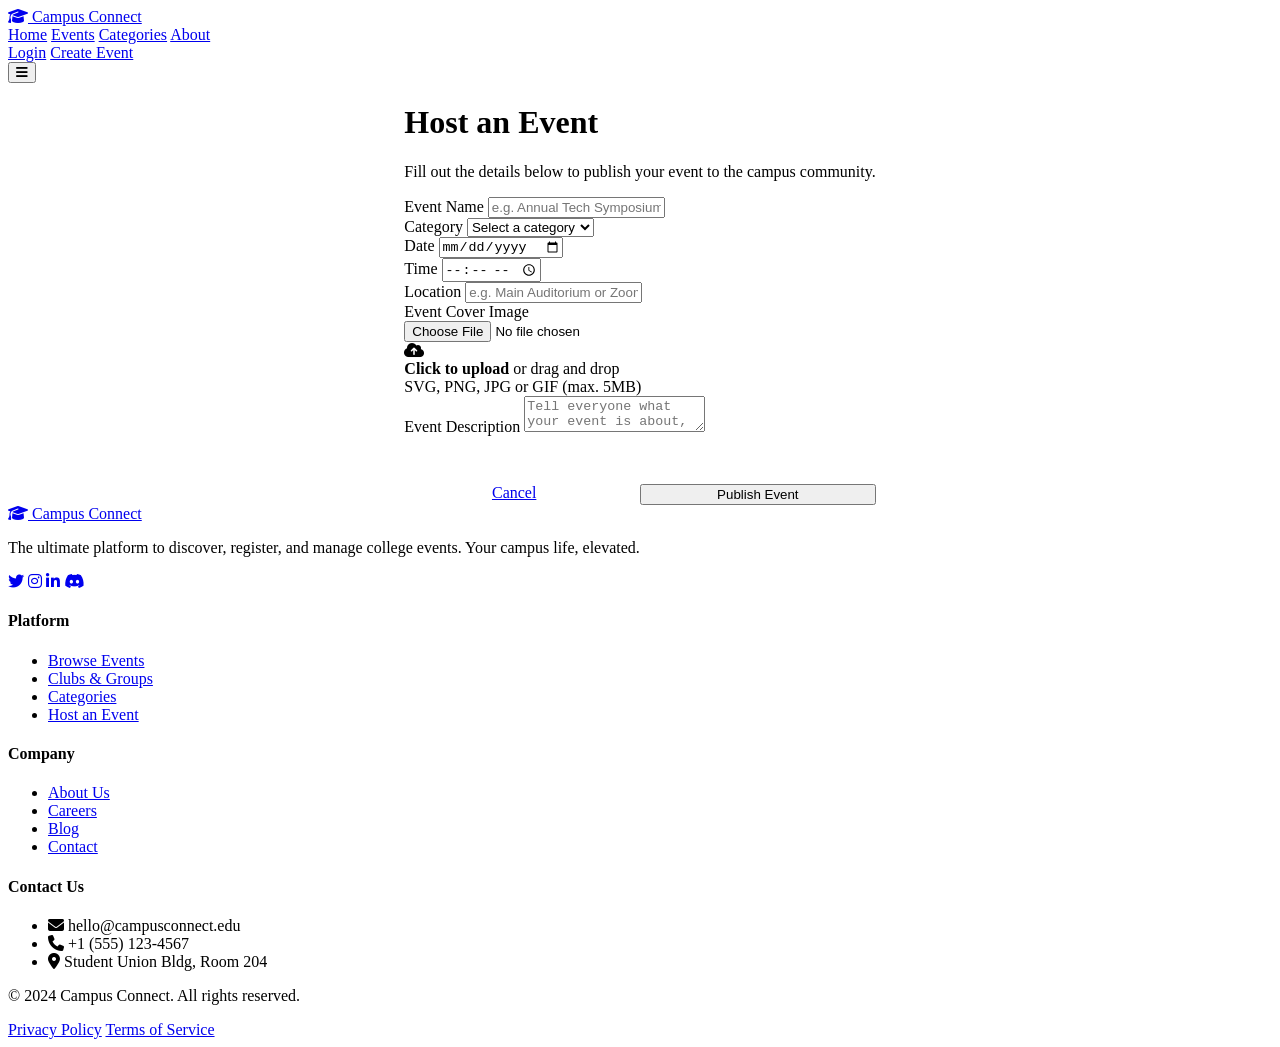
==== create-event.html @ af48d256 "Initial College-Event-Management website" ====
<!DOCTYPE html>
<html lang="en">
<head>
    <meta charset="UTF-8">
    <meta name="viewport" content="width=device-width, initial-scale=1.0">
    <title>Create Event | Campus Connect</title>
    <!-- Google Fonts: Inter -->
    <link rel="preconnect" href="https://fonts.googleapis.com">
    <link rel="preconnect" href="https://fonts.gstatic.com" crossorigin>
    <link href="https://fonts.googleapis.com/css2?family=Inter:wght@300;400;500;600;700;800&display=swap" rel="stylesheet">
    <!-- FontAwesome for Icons -->
    <link rel="stylesheet" href="https://cdnjs.cloudflare.com/ajax/libs/font-awesome/6.4.0/css/all.min.css">
    <!-- Stylesheet -->
    <link rel="stylesheet" href="css/style.css">
</head>
<body>

    <!-- 1. HEADER / NAVBAR -->
    <header class="navbar">
        <div class="container navbar-container">
            <a href="index.html" class="logo">
                <i class="fa-solid fa-graduation-cap"></i> Campus Connect
            </a>
            
            <nav class="nav-links">
                <a href="index.html#home">Home</a>
                <a href="index.html#events">Events</a>
                <a href="index.html#categories">Categories</a>
                <a href="index.html#about">About</a>
            </nav>

            <div class="nav-actions">
                <a href="login.html" class="btn btn-outline">Login</a>
                <a href="create-event.html" class="btn btn-primary">Create Event</a>
            </div>

            <button class="mobile-menu-btn">
                <i class="fa-solid fa-bars"></i>
            </button>
        </div>
    </header>

    <!-- PAGE CONTENT -->
    <main class="page-wrapper">
        <div class="container" style="display: flex; justify-content: center;">
            <div class="auth-card form-card">
                <div class="auth-header">
                    <h1 class="auth-title">Host an Event</h1>
                    <p class="auth-desc">Fill out the details below to publish your event to the campus community.</p>
                </div>

                <form>
                    <div class="form-group">
                        <label class="form-label">Event Name</label>
                        <input type="text" class="form-control" placeholder="e.g. Annual Tech Symposium" required>
                    </div>

                    <div class="form-group">
                        <label class="form-label">Category</label>
                        <select class="form-control" required>
                            <option value="">Select a category</option>
                            <option value="technology">Technology</option>
                            <option value="sports">Sports</option>
                            <option value="cultural">Cultural</option>
                            <option value="workshop">Workshop</option>
                            <option value="music">Music</option>
                            <option value="clubs">Clubs & Societies</option>
                        </select>
                    </div>

                    <div class="form-grid">
                        <div class="form-group">
                            <label class="form-label">Date</label>
                            <input type="date" class="form-control" required>
                        </div>
                        <div class="form-group">
                            <label class="form-label">Time</label>
                            <input type="time" class="form-control" required>
                        </div>
                    </div>

                    <div class="form-group">
                        <label class="form-label">Location</label>
                        <input type="text" class="form-control" placeholder="e.g. Main Auditorium or Zoom Link" required>
                    </div>

                    <div class="form-group">
                        <label class="form-label">Event Cover Image</label>
                        <div class="file-upload-wrapper">
                            <input type="file" id="eventImage" class="file-upload-input" accept="image/*">
                            <label for="eventImage" class="file-upload-label">
                                <div class="upload-icon text-purple"><i class="fa-solid fa-cloud-arrow-up"></i></div>
                                <div class="upload-text"><strong>Click to upload</strong> or drag and drop</div>
                                <div class="upload-hint">SVG, PNG, JPG or GIF (max. 5MB)</div>
                            </label>
                        </div>
                    </div>

                    <div class="form-group">
                        <label class="form-label">Event Description</label>
                        <textarea class="form-control" placeholder="Tell everyone what your event is about, what they can expect, and any prerequisites..." required></textarea>
                    </div>

                    <div style="display: flex; gap: 1rem; margin-top: 3rem;">
                        <a href="index.html" class="btn btn-outline btn-large" style="flex: 1; text-align: center;">Cancel</a>
                        <button type="submit" class="btn btn-primary btn-large" style="flex: 1;">Publish Event</button>
                    </div>
                </form>
            </div>
        </div>
    </main>

    <!-- FOOTER -->
    <footer class="footer">
        <div class="container">
            <div class="footer-grid">
                <div class="footer-brand">
                    <a href="index.html" class="logo footer-logo">
                        <i class="fa-solid fa-graduation-cap"></i> Campus Connect
                    </a>
                    <p class="footer-desc">The ultimate platform to discover, register, and manage college events. Your campus life, elevated.</p>
                    <div class="social-links">
                        <a href="#"><i class="fa-brands fa-twitter"></i></a>
                        <a href="#"><i class="fa-brands fa-instagram"></i></a>
                        <a href="#"><i class="fa-brands fa-linkedin-in"></i></a>
                        <a href="#"><i class="fa-brands fa-discord"></i></a>
                    </div>
                </div>
                
                <div class="footer-links">
                    <h4 class="footer-title">Platform</h4>
                    <ul>
                        <li><a href="index.html#events">Browse Events</a></li>
                        <li><a href="#">Clubs & Groups</a></li>
                        <li><a href="index.html#categories">Categories</a></li>
                        <li><a href="create-event.html">Host an Event</a></li>
                    </ul>
                </div>
                
                <div class="footer-links">
                    <h4 class="footer-title">Company</h4>
                    <ul>
                        <li><a href="index.html#about">About Us</a></li>
                        <li><a href="#">Careers</a></li>
                        <li><a href="#">Blog</a></li>
                        <li><a href="#">Contact</a></li>
                    </ul>
                </div>

                <div class="footer-contact">
                    <h4 class="footer-title">Contact Us</h4>
                    <ul>
                        <li><i class="fa-solid fa-envelope"></i> hello@campusconnect.edu</li>
                        <li><i class="fa-solid fa-phone"></i> +1 (555) 123-4567</li>
                        <li><i class="fa-solid fa-location-dot"></i> Student Union Bldg, Room 204</li>
                    </ul>
                </div>
            </div>
            
            <div class="footer-bottom">
                <p>&copy; 2024 Campus Connect. All rights reserved.</p>
                <div class="footer-legal">
                    <a href="#">Privacy Policy</a>
                    <a href="#">Terms of Service</a>
                </div>
            </div>
        </div>
    </footer>

</body>
</html>
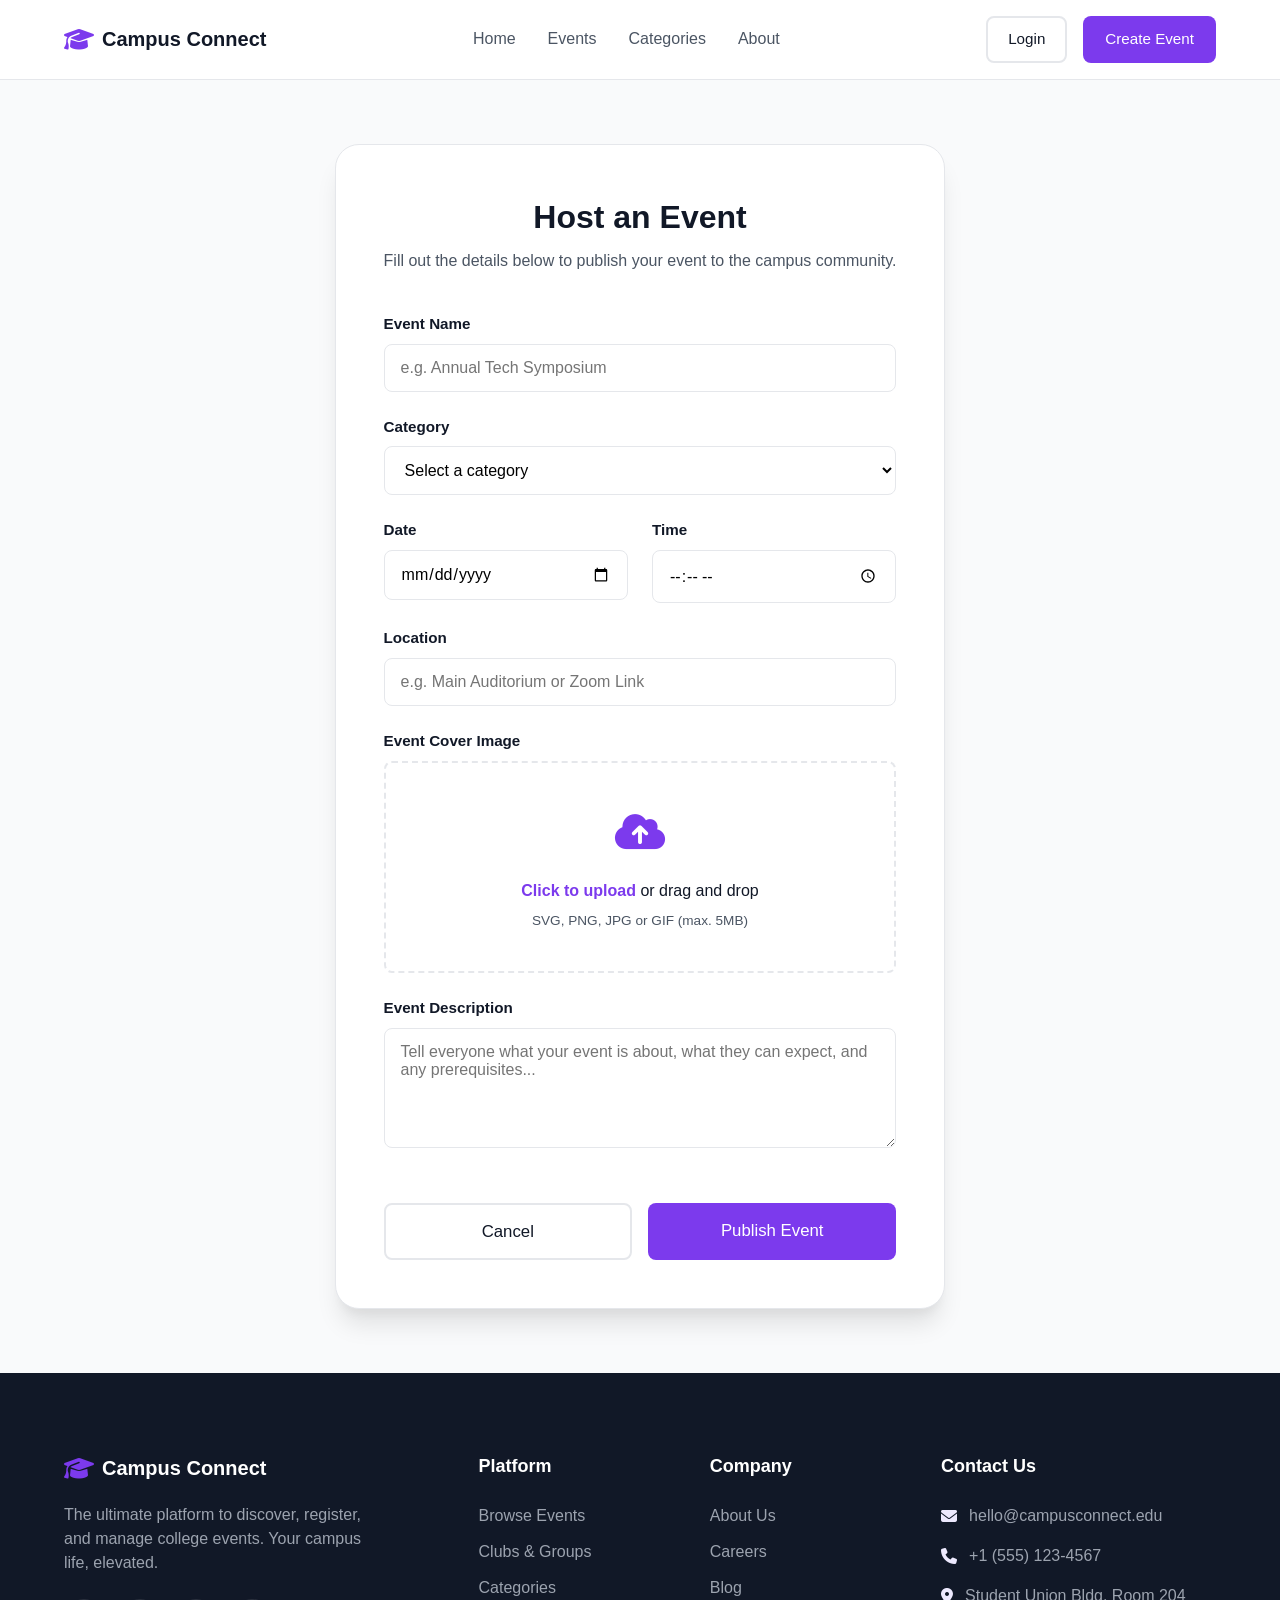
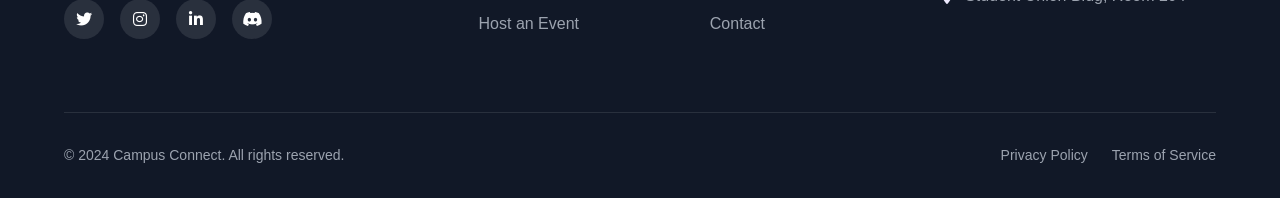
==== commit 49ecdeb9: "Update create-event.html" ====
--- a/create-event.html
+++ b/create-event.html
@@ -11,7 +11,7 @@
     <!-- FontAwesome for Icons -->
     <link rel="stylesheet" href="https://cdnjs.cloudflare.com/ajax/libs/font-awesome/6.4.0/css/all.min.css">
     <!-- Stylesheet -->
-    <link rel="stylesheet" href="css/style.css">
+    <link rel="stylesheet" href="style.css">
 </head>
 <body>
 
--- a/style.css
+++ b/style.css
@@ -0,0 +1,1382 @@
+/* ==========================================================================
+   CSS VARIABLES & DESIGN TOKENS
+   ========================================================================== */
+:root {
+    /* Colors */
+    --primary: #7c3aed; /* Modern Purple */
+    --primary-hover: #6d28d9;
+    --primary-light: #ede9fe;
+    
+    --text-main: #111827; /* Dark Gray for text */
+    --text-muted: #4b5563; /* Medium Gray for descriptions */
+    --text-light: #9ca3af;
+    
+    --bg-main: #ffffff;
+    --bg-light: #f9fafb; /* Light Gray for sections */
+    
+    --border: #e5e7eb;
+    
+    /* Semantic Colors for Categories */
+    --orange-light: #ffedd5;
+    --orange: #ea580c;
+    --pink-light: #fce7f3;
+    --pink: #db2777;
+    --blue-light: #e0f2fe;
+    --blue: #0284c7;
+    --green-light: #dcfce7;
+    --green: #16a34a;
+    --yellow-light: #fef9c3;
+    --yellow: #ca8a04;
+    
+    /* Gradients */
+    --gradient-primary: linear-gradient(135deg, #7c3aed 0%, #4f46e5 100%);
+    --gradient-card-1: linear-gradient(135deg, #fdf4ff 0%, #f3e8ff 100%);
+    --gradient-card-2: linear-gradient(135deg, #fffbeb 0%, #fef3c7 100%);
+    --gradient-card-3: linear-gradient(135deg, #f0fdf4 0%, #dcfce7 100%);
+    --gradient-img-1: linear-gradient(45deg, #c4b5fd 0%, #a78bfa 100%);
+    --gradient-img-2: linear-gradient(45deg, #fbcfe8 0%, #f472b6 100%);
+    --gradient-img-3: linear-gradient(45deg, #bae6fd 0%, #7dd3fc 100%);
+
+    /* Shadows (Soft & Modern) */
+    --shadow-sm: 0 1px 2px 0 rgb(0 0 0 / 0.05);
+    --shadow-md: 0 4px 6px -1px rgb(0 0 0 / 0.1), 0 2px 4px -2px rgb(0 0 0 / 0.05);
+    --shadow-lg: 0 10px 15px -3px rgb(0 0 0 / 0.1), 0 4px 6px -4px rgb(0 0 0 / 0.05);
+    --shadow-xl: 0 20px 25px -5px rgb(0 0 0 / 0.1), 0 10px 10px -5px rgb(0 0 0 / 0.04);
+    
+    /* Border Radius */
+    --radius-sm: 0.375rem;
+    --radius-md: 0.5rem;
+    --radius-lg: 1rem;
+    --radius-xl: 1.5rem;
+    
+    /* Transitions */
+    --transition: all 0.3s cubic-bezier(0.4, 0, 0.2, 1);
+}
+
+/* ==========================================================================
+   RESET & BASE STYLES
+   ========================================================================== */
+* {
+    margin: 0;
+    padding: 0;
+    box-sizing: border-box;
+}
+
+html {
+    font-family: 'Inter', -apple-system, BlinkMacSystemFont, "Segoe UI", Roboto, sans-serif;
+    scroll-behavior: smooth;
+    color: var(--text-main);
+    line-height: 1.5;
+    background-color: var(--bg-main);
+}
+
+body {
+    overflow-x: hidden;
+}
+
+a {
+    text-decoration: none;
+    color: inherit;
+    transition: var(--transition);
+}
+
+ul {
+    list-style: none;
+}
+
+img {
+    max-width: 100%;
+    height: auto;
+    display: block;
+}
+
+/* ==========================================================================
+   UTILITY CLASSES
+   ========================================================================== */
+.container {
+    max-width: 1200px;
+    margin: 0 auto;
+    padding: 0 1.5rem;
+}
+
+.bg-light {
+    background-color: var(--bg-light);
+}
+
+.text-center {
+    text-align: center;
+}
+
+.text-purple { color: var(--primary); }
+.bg-purple-light { background-color: var(--primary-light); }
+.text-orange { color: var(--orange); }
+.bg-orange-light { background-color: var(--orange-light); }
+.text-pink { color: var(--pink); }
+.bg-pink-light { background-color: var(--pink-light); }
+.text-blue { color: var(--blue); }
+.bg-blue-light { background-color: var(--blue-light); }
+.text-green { color: var(--green); }
+.bg-green-light { background-color: var(--green-light); }
+.text-yellow { color: var(--yellow); }
+.bg-yellow-light { background-color: var(--yellow-light); }
+
+.highlight {
+    color: var(--primary);
+}
+
+.flex-between {
+    display: flex;
+    justify-content: space-between;
+    align-items: center;
+}
+
+/* Typography */
+.section-title {
+    font-size: 2.25rem;
+    font-weight: 700;
+    margin-bottom: 1rem;
+    letter-spacing: -0.025em;
+}
+
+.section-description {
+    font-size: 1.125rem;
+    color: var(--text-muted);
+    max-width: 600px;
+    margin: 0 auto 3rem auto;
+}
+
+.section-header:not(.text-center) .section-description {
+    margin-left: 0;
+    margin-right: 0;
+}
+
+/* Buttons */
+.btn {
+    display: inline-flex;
+    align-items: center;
+    justify-content: center;
+    padding: 0.625rem 1.25rem;
+    font-size: 0.95rem;
+    font-weight: 500;
+    border-radius: var(--radius-md);
+    cursor: pointer;
+    transition: var(--transition);
+    border: 2px solid transparent;
+}
+
+.btn-large {
+    padding: 0.875rem 1.75rem;
+    font-size: 1.05rem;
+}
+
+.btn-full {
+    width: 100%;
+}
+
+.btn-primary {
+    background-color: var(--primary);
+    color: white;
+}
+
+.btn-primary:hover {
+    background-color: var(--primary-hover);
+    box-shadow: var(--shadow-md);
+    transform: translateY(-2px);
+}
+
+.btn-secondary {
+    background-color: var(--primary-light);
+    color: var(--primary);
+}
+
+.btn-secondary:hover {
+    background-color: #d8b4fe; /* Slightly darker light purple */
+    transform: translateY(-2px);
+}
+
+.btn-outline {
+    background-color: transparent;
+    border-color: var(--border);
+    color: var(--text-main);
+}
+
+.btn-outline:hover {
+    border-color: var(--primary);
+    color: var(--primary);
+}
+
+.btn-white {
+    background-color: white;
+    color: var(--primary);
+}
+
+.btn-white:hover {
+    background-color: var(--bg-light);
+    transform: translateY(-2px);
+}
+
+/* Badges */
+.badge {
+    display: inline-block;
+    padding: 0.35rem 0.85rem;
+    background-color: var(--primary-light);
+    color: var(--primary);
+    font-size: 0.875rem;
+    font-weight: 600;
+    border-radius: 2rem;
+    margin-bottom: 1.5rem;
+}
+
+.badge-category {
+    padding: 0.25rem 0.75rem;
+    font-size: 0.75rem;
+    font-weight: 600;
+    border-radius: 1rem;
+    text-transform: uppercase;
+    letter-spacing: 0.05em;
+    color: var(--text-main);
+}
+.badge-category.bg-white {
+    background-color: white;
+    box-shadow: var(--shadow-sm);
+}
+
+/* ==========================================================================
+   HEADER / NAVBAR
+   ========================================================================== */
+.navbar {
+    position: sticky;
+    top: 0;
+    left: 0;
+    right: 0;
+    background-color: rgba(255, 255, 255, 0.95);
+    backdrop-filter: blur(10px);
+    border-bottom: 1px solid var(--border);
+    z-index: 1000;
+    padding: 1rem 0;
+}
+
+.navbar-container {
+    display: flex;
+    justify-content: space-between;
+    align-items: center;
+}
+
+.logo {
+    font-size: 1.25rem;
+    font-weight: 700;
+    color: var(--text-main);
+    display: flex;
+    align-items: center;
+    gap: 0.5rem;
+}
+
+.logo i {
+    color: var(--primary);
+    font-size: 1.5rem;
+}
+
+.nav-links {
+    display: flex;
+    gap: 2rem;
+}
+
+.nav-links a {
+    color: var(--text-muted);
+    font-weight: 500;
+}
+
+.nav-links a:hover {
+    color: var(--primary);
+}
+
+.nav-actions {
+    display: flex;
+    gap: 1rem;
+    align-items: center;
+}
+
+.mobile-menu-btn {
+    display: none;
+    background: none;
+    border: none;
+    font-size: 1.5rem;
+    color: var(--text-main);
+    cursor: pointer;
+}
+
+/* ==========================================================================
+   HERO SECTION
+   ========================================================================== */
+.hero {
+    padding: 6rem 0 10rem 0;
+    background: radial-gradient(circle at top left, #f3f4f6 0%, #ffffff 50%);
+    position: relative;
+    overflow: hidden;
+}
+
+.hero-container {
+    display: grid;
+    grid-template-columns: 1fr 1fr;
+    gap: 4rem;
+    align-items: center;
+}
+
+.hero-title {
+    font-size: 3.5rem;
+    font-weight: 800;
+    line-height: 1.1;
+    margin-bottom: 1.5rem;
+    letter-spacing: -0.025em;
+}
+
+.hero-description {
+    font-size: 1.25rem;
+    color: var(--text-muted);
+    margin-bottom: 2.5rem;
+    max-width: 90%;
+}
+
+.hero-buttons {
+    display: flex;
+    gap: 1rem;
+    margin-bottom: 3.5rem;
+}
+
+.hero-stats {
+    display: flex;
+    gap: 3rem;
+    border-top: 1px solid var(--border);
+    padding-top: 2rem;
+}
+
+.stat-item {
+    display: flex;
+    flex-direction: column;
+}
+
+.stat-number {
+    font-size: 1.75rem;
+    font-weight: 700;
+    color: var(--text-main);
+}
+
+.stat-label {
+    font-size: 0.875rem;
+    color: var(--text-muted);
+    font-weight: 500;
+}
+
+/* Hero Visuals (Gradients and Cards instead of images) */
+.hero-visuals {
+    position: relative;
+    height: 100%;
+    min-height: 500px;
+    display: flex;
+    align-items: center;
+    justify-content: center;
+}
+
+.hero-card.main-card {
+    background: white;
+    border-radius: var(--radius-xl);
+    box-shadow: var(--shadow-xl);
+    width: 320px;
+    overflow: hidden;
+    position: relative;
+    z-index: 2;
+    animation: float-main 6s ease-in-out infinite;
+    border: 1px solid rgba(255,255,255,0.2);
+}
+
+.card-image-placeholder {
+    height: 180px;
+    width: 100%;
+    position: relative;
+}
+.gradient-1 { background: var(--gradient-primary); }
+.gradient-2 { background: var(--gradient-card-2); }
+.gradient-3 { background: var(--gradient-card-3); }
+
+.card-content {
+    padding: 1.5rem;
+}
+
+.card-badge {
+    background: var(--bg-light);
+    padding: 0.25rem 0.5rem;
+    border-radius: 0.25rem;
+    font-size: 0.75rem;
+    font-weight: 600;
+    color: var(--text-muted);
+    margin-bottom: 0.75rem;
+    display: inline-block;
+}
+
+.card-content h3 {
+    font-size: 1.25rem;
+    margin-bottom: 1rem;
+}
+
+.card-meta {
+    font-size: 0.875rem;
+    color: var(--text-muted);
+    margin-bottom: 0.5rem;
+    display: flex;
+    align-items: center;
+    gap: 0.5rem;
+}
+
+.floating-card {
+    position: absolute;
+    background: white;
+    padding: 1rem;
+    border-radius: var(--radius-lg);
+    box-shadow: var(--shadow-lg);
+    display: flex;
+    align-items: center;
+    gap: 1rem;
+    z-index: 3;
+    border: 1px solid var(--border);
+}
+
+.float-1 {
+    top: 15%;
+    right: 0;
+    animation: float 5s ease-in-out infinite;
+}
+
+.float-2 {
+    bottom: 15%;
+    left: -10%;
+    animation: float 7s ease-in-out infinite reverse;
+}
+
+.float-icon {
+    width: 3rem;
+    height: 3rem;
+    border-radius: 50%;
+    display: flex;
+    align-items: center;
+    justify-content: center;
+    font-size: 1.25rem;
+}
+.float-icon i { color: var(--primary); }
+
+.float-text strong {
+    display: block;
+    font-size: 0.875rem;
+}
+.float-text span {
+    font-size: 0.75rem;
+    color: var(--text-muted);
+}
+
+@keyframes float-main {
+    0%, 100% { transform: translateY(0); }
+    50% { transform: translateY(-15px); }
+}
+@keyframes float {
+    0%, 100% { transform: translateY(0); }
+    50% { transform: translateY(-10px); }
+}
+
+/* ==========================================================================
+   SEARCH SECTION
+   ========================================================================== */
+.search-section {
+    position: relative;
+    margin-top: -4rem; /* Pull up over hero */
+    z-index: 10;
+}
+
+.search-panel {
+    background: white;
+    border-radius: var(--radius-lg);
+    box-shadow: var(--shadow-lg);
+    padding: 1rem;
+    display: flex;
+    align-items: center;
+    border: 1px solid var(--border);
+    gap: 1rem;
+}
+
+.search-input-group, .search-select-group {
+    display: flex;
+    align-items: center;
+    gap: 0.75rem;
+    padding: 0.5rem 1rem;
+}
+
+.search-input-group {
+    flex: 2;
+}
+
+.search-select-group {
+    flex: 1;
+}
+
+.search-icon, .select-icon {
+    color: var(--primary);
+    font-size: 1.25rem;
+}
+
+.search-input {
+    border: none;
+    outline: none;
+    width: 100%;
+    font-size: 1rem;
+    font-family: inherit;
+    color: var(--text-main);
+}
+
+.search-select {
+    border: none;
+    outline: none;
+    width: 100%;
+    font-size: 1rem;
+    font-family: inherit;
+    color: var(--text-main);
+    background: transparent;
+    cursor: pointer;
+    appearance: none;
+}
+
+.search-divider {
+    width: 1px;
+    height: 2.5rem;
+    background-color: var(--border);
+}
+
+.search-btn {
+    padding: 0.75rem 2rem;
+}
+
+/* ==========================================================================
+   CATEGORY SECTION
+   ========================================================================== */
+.categories {
+    padding: 8rem 0 5rem 0;
+}
+
+.category-grid {
+    display: grid;
+    grid-template-columns: repeat(auto-fill, minmax(180px, 1fr));
+    gap: 1.5rem;
+}
+
+.category-card {
+    background: white;
+    border: 1px solid var(--border);
+    border-radius: var(--radius-lg);
+    padding: 2rem 1.5rem;
+    text-align: center;
+    transition: var(--transition);
+}
+
+.category-card:hover {
+    transform: translateY(-5px);
+    box-shadow: var(--shadow-md);
+    border-color: var(--primary-light);
+}
+
+.category-icon {
+    width: 4rem;
+    height: 4rem;
+    border-radius: var(--radius-md);
+    display: flex;
+    align-items: center;
+    justify-content: center;
+    font-size: 1.75rem;
+    margin: 0 auto 1.25rem auto;
+    transition: var(--transition);
+}
+
+.category-card:hover .category-icon {
+    transform: scale(1.1);
+}
+
+.category-name {
+    font-size: 1.125rem;
+    font-weight: 600;
+    margin-bottom: 0.5rem;
+}
+
+.category-count {
+    font-size: 0.875rem;
+    color: var(--text-muted);
+}
+
+/* ==========================================================================
+   UPCOMING EVENTS SECTION
+   ========================================================================== */
+.events {
+    padding: 5rem 0;
+}
+
+.event-grid {
+    display: grid;
+    grid-template-columns: repeat(3, 1fr);
+    gap: 2rem;
+    margin-top: 3rem;
+}
+
+.event-card {
+    background: white;
+    border-radius: var(--radius-lg);
+    border: 1px solid var(--border);
+    overflow: hidden;
+    transition: var(--transition);
+    display: flex;
+    flex-direction: column;
+}
+
+.event-card:hover {
+    transform: translateY(-8px);
+    box-shadow: var(--shadow-xl);
+}
+
+.event-image {
+    height: 200px;
+    width: 100%;
+    position: relative;
+    padding: 1rem;
+    overflow: hidden;
+}
+
+.cover-img {
+    position: absolute;
+    top: 0;
+    left: 0;
+    width: 100%;
+    height: 100%;
+    object-fit: cover;
+    z-index: 0;
+}
+
+.gradient-img-1 { background: var(--gradient-img-1); }
+.gradient-img-2 { background: var(--gradient-img-2); }
+.gradient-img-3 { background: var(--gradient-img-3); }
+
+.event-badges {
+    position: absolute;
+    top: 1rem;
+    left: 1rem;
+    z-index: 2;
+}
+
+.event-details {
+    padding: 1.5rem;
+    display: flex;
+    gap: 1.25rem;
+    flex: 1;
+}
+
+.event-date {
+    display: flex;
+    flex-direction: column;
+    align-items: center;
+    text-align: center;
+    min-width: 3.5rem;
+}
+
+.date-month {
+    font-size: 0.75rem;
+    font-weight: 700;
+    color: var(--primary);
+    text-transform: uppercase;
+    letter-spacing: 0.05em;
+}
+
+.date-day {
+    font-size: 1.75rem;
+    font-weight: 800;
+    line-height: 1;
+    margin-top: 0.25rem;
+    color: var(--text-main);
+}
+
+.event-info {
+    flex: 1;
+    display: flex;
+    flex-direction: column;
+}
+
+.event-title {
+    font-size: 1.25rem;
+    font-weight: 700;
+    margin-bottom: 0.75rem;
+    line-height: 1.3;
+}
+
+.event-excerpt {
+    font-size: 0.95rem;
+    color: var(--text-muted);
+    margin-bottom: 1.5rem;
+    display: -webkit-box;
+    -webkit-line-clamp: 2;
+    -webkit-box-orient: vertical;
+    overflow: hidden;
+}
+
+.event-meta {
+    display: flex;
+    flex-direction: column;
+    gap: 0.5rem;
+    font-size: 0.875rem;
+    color: var(--text-muted);
+    margin-bottom: 1.5rem;
+}
+
+.event-meta span {
+    display: flex;
+    align-items: center;
+    gap: 0.5rem;
+}
+
+.event-meta i {
+    width: 1rem;
+    color: var(--primary);
+}
+
+.event-actions {
+    margin-top: auto;
+}
+
+.d-mobile-inline {
+    display: none;
+}
+
+/* ==========================================================================
+   HOW IT WORKS SECTION
+   ========================================================================== */
+.how-it-works {
+    padding: 5rem 0;
+}
+
+.steps-grid {
+    display: grid;
+    grid-template-columns: repeat(3, 1fr);
+    gap: 2.5rem;
+    margin-top: 4rem;
+}
+
+.step-card {
+    text-align: center;
+    position: relative;
+    background: white;
+    padding: 3rem 2rem;
+    border-radius: var(--radius-xl);
+    border: 1px solid var(--border);
+    transition: var(--transition);
+}
+
+.step-card:hover {
+    box-shadow: var(--shadow-lg);
+    border-color: var(--primary-light);
+}
+
+.step-number {
+    position: absolute;
+    top: -1.5rem;
+    left: 50%;
+    transform: translateX(-50%);
+    background: white;
+    color: var(--border);
+    font-size: 3rem;
+    font-weight: 800;
+    line-height: 1;
+    padding: 0 1rem;
+    z-index: 1;
+}
+
+.step-card:hover .step-number {
+    color: var(--primary-light);
+}
+
+.step-icon {
+    width: 5rem;
+    height: 5rem;
+    background: var(--primary-light);
+    color: var(--primary);
+    border-radius: 50%;
+    display: flex;
+    align-items: center;
+    justify-content: center;
+    font-size: 2rem;
+    margin: 1rem auto 1.5rem auto;
+}
+
+.step-title {
+    font-size: 1.5rem;
+    font-weight: 700;
+    margin-bottom: 1rem;
+}
+
+.step-desc {
+    color: var(--text-muted);
+}
+
+/* ==========================================================================
+   ORGANIZER CTA SECTION
+   ========================================================================== */
+.cta-section {
+    padding: 6rem 0;
+    background: var(--gradient-primary);
+    color: white;
+    text-align: center;
+}
+
+.cta-content {
+    max-width: 700px;
+    margin: 0 auto;
+}
+
+.cta-title {
+    font-size: 2.5rem;
+    font-weight: 800;
+    margin-bottom: 1.25rem;
+}
+
+.cta-description {
+    font-size: 1.125rem;
+    opacity: 0.9;
+    margin-bottom: 2.5rem;
+}
+
+/* ==========================================================================
+   ABOUT SECTION
+   ========================================================================== */
+.about {
+    padding: 6rem 0;
+}
+
+.about-grid {
+    display: grid;
+    grid-template-columns: 1fr 1fr;
+    gap: 4rem;
+    align-items: center;
+}
+
+.about-description {
+    font-size: 1.125rem;
+    color: var(--text-muted);
+    margin-bottom: 1.5rem;
+}
+
+.about-stats-grid {
+    display: grid;
+    grid-template-columns: 1fr 1fr;
+    gap: 2rem;
+}
+
+.about-stat {
+    background: var(--bg-light);
+    padding: 2rem;
+    border-radius: var(--radius-lg);
+    border: 1px solid var(--border);
+    transition: var(--transition);
+}
+
+.about-stat:hover {
+    background: white;
+    box-shadow: var(--shadow-md);
+    border-color: var(--primary-light);
+}
+
+.stat-h4 {
+    font-size: 2.5rem;
+    font-weight: 800;
+    color: var(--primary);
+    margin-bottom: 0.5rem;
+}
+
+.about-stat p {
+    font-size: 1rem;
+    font-weight: 500;
+    color: var(--text-main);
+}
+
+/* ==========================================================================
+   NEWSLETTER SECTION
+   ========================================================================== */
+.newsletter {
+    padding: 5rem 0;
+}
+
+.newsletter-box {
+    background: white;
+    border-radius: var(--radius-xl);
+    padding: 4rem;
+    box-shadow: var(--shadow-lg);
+    display: flex;
+    justify-content: space-between;
+    align-items: center;
+    gap: 3rem;
+    border: 1px solid var(--border);
+}
+
+.newsletter-text {
+    flex: 1;
+}
+
+.newsletter-title {
+    font-size: 2rem;
+    font-weight: 700;
+    margin-bottom: 0.75rem;
+}
+
+.newsletter-description {
+    color: var(--text-muted);
+    font-size: 1.05rem;
+}
+
+.newsletter-form {
+    flex: 1;
+    display: flex;
+    gap: 0.75rem;
+}
+
+.newsletter-input {
+    flex: 1;
+    padding: 1rem 1.5rem;
+    border: 1px solid var(--border);
+    border-radius: var(--radius-md);
+    font-size: 1rem;
+    font-family: inherit;
+    outline: none;
+    transition: var(--transition);
+}
+
+.newsletter-input:focus {
+    border-color: var(--primary);
+    box-shadow: 0 0 0 3px var(--primary-light);
+}
+
+/* ==========================================================================
+   FOOTER
+   ========================================================================== */
+.footer {
+    background-color: var(--text-main);
+    color: white;
+    padding: 5rem 0 2rem 0;
+}
+
+.footer-grid {
+    display: grid;
+    grid-template-columns: 2fr 1fr 1fr 1.5fr;
+    gap: 3rem;
+    margin-bottom: 4rem;
+}
+
+.footer-logo {
+    color: white;
+    margin-bottom: 1.25rem;
+    display: inline-flex;
+}
+
+.footer-desc {
+    color: var(--text-light);
+    margin-bottom: 1.5rem;
+    max-width: 300px;
+}
+
+.social-links {
+    display: flex;
+    gap: 1rem;
+}
+
+.social-links a {
+    display: flex;
+    align-items: center;
+    justify-content: center;
+    width: 2.5rem;
+    height: 2.5rem;
+    background: rgba(255,255,255,0.1);
+    border-radius: 50%;
+    color: white;
+}
+
+.social-links a:hover {
+    background: var(--primary);
+    transform: translateY(-3px);
+}
+
+.footer-title {
+    font-size: 1.125rem;
+    font-weight: 600;
+    margin-bottom: 1.5rem;
+}
+
+.footer-links ul li {
+    margin-bottom: 0.75rem;
+}
+
+.footer-links ul li a {
+    color: var(--text-light);
+}
+
+.footer-links ul li a:hover {
+    color: white;
+    padding-left: 0.25rem;
+}
+
+.footer-contact ul li {
+    display: flex;
+    align-items: flex-start;
+    gap: 0.75rem;
+    color: var(--text-light);
+    margin-bottom: 1rem;
+}
+
+.footer-contact i {
+    margin-top: 0.25rem;
+    color: var(--primary-light);
+}
+
+.footer-bottom {
+    display: flex;
+    justify-content: space-between;
+    align-items: center;
+    padding-top: 2rem;
+    border-top: 1px solid rgba(255,255,255,0.1);
+    color: var(--text-light);
+    font-size: 0.875rem;
+}
+
+.footer-legal {
+    display: flex;
+    gap: 1.5rem;
+}
+
+.footer-legal a:hover {
+    color: white;
+}
+
+/* ==========================================================================
+   MEDIA QUERIES (RESPONSIVENESS)
+   ========================================================================== */
+
+/* Tablet (Max 992px) */
+@media (max-width: 992px) {
+    .hero-title {
+        font-size: 2.75rem;
+    }
+    
+    .hero-container {
+        gap: 2rem;
+    }
+    
+    .hero-card.main-card {
+        width: 100%;
+        max-width: 300px;
+    }
+    
+    .search-panel {
+        flex-direction: column;
+        padding: 1.5rem;
+    }
+    
+    .search-input-group, .search-select-group {
+        width: 100%;
+    }
+    
+    .search-divider {
+        width: 100%;
+        height: 1px;
+    }
+    
+    .search-btn {
+        width: 100%;
+    }
+    
+    .event-grid {
+        grid-template-columns: repeat(2, 1fr);
+    }
+    
+    .steps-grid {
+        grid-template-columns: 1fr;
+        gap: 4rem;
+    }
+    
+    .about-grid {
+        grid-template-columns: 1fr;
+        gap: 3rem;
+    }
+    
+    .newsletter-box {
+        flex-direction: column;
+        text-align: center;
+        padding: 3rem 2rem;
+    }
+    
+    .newsletter-form {
+        width: 100%;
+        flex-direction: column;
+    }
+    
+    .footer-grid {
+        grid-template-columns: 1fr 1fr;
+    }
+}
+
+/* Mobile (Max 768px) */
+@media (max-width: 768px) {
+    .nav-links, .nav-actions {
+        display: none;
+    }
+    
+    .mobile-menu-btn {
+        display: block;
+    }
+    
+    .hero-container {
+        grid-template-columns: 1fr;
+        text-align: center;
+    }
+    
+    .hero-description {
+        margin: 0 auto 2rem auto;
+    }
+    
+    .hero-buttons {
+        justify-content: center;
+        flex-direction: column;
+    }
+    
+    .hero-buttons .btn {
+        width: 100%;
+    }
+    
+    .hero-stats {
+        justify-content: center;
+        flex-wrap: wrap;
+    }
+    
+    .hero-visuals {
+        min-height: 400px;
+    }
+    
+    .float-1, .float-2 {
+        display: none; /* Hide floating cards on small mobile for space */
+    }
+    
+    .event-grid {
+        grid-template-columns: 1fr;
+    }
+    
+    .d-desktop {
+        display: none;
+    }
+    
+    .d-mobile-inline {
+        display: inline-flex;
+        margin-top: 2rem;
+    }
+    
+    .mt-mobile {
+        margin-top: 2rem;
+    }
+    
+    .footer-grid {
+        grid-template-columns: 1fr;
+        gap: 2.5rem;
+    }
+    
+    .footer-bottom {
+        flex-direction: column;
+        gap: 1rem;
+        text-align: center;
+    }
+}
+
+/* ==========================================================================
+   AUTH & FORMS
+   ========================================================================== */
+.page-wrapper {
+    padding: 4rem 0;
+    min-height: calc(100vh - 80px);
+    background-color: var(--bg-light);
+    display: flex;
+    align-items: center;
+    justify-content: center;
+}
+
+.auth-card {
+    background: white;
+    border-radius: var(--radius-xl);
+    box-shadow: var(--shadow-xl);
+    border: 1px solid var(--border);
+    width: 100%;
+    max-width: 480px;
+    padding: 3rem;
+}
+
+.form-card {
+    max-width: 800px;
+}
+
+.auth-header {
+    text-align: center;
+    margin-bottom: 2.5rem;
+}
+
+.auth-title {
+    font-size: 2rem;
+    font-weight: 800;
+    margin-bottom: 0.5rem;
+}
+
+.auth-desc {
+    color: var(--text-muted);
+}
+
+.form-group {
+    margin-bottom: 1.5rem;
+}
+
+.form-label {
+    display: block;
+    font-size: 0.95rem;
+    font-weight: 600;
+    margin-bottom: 0.5rem;
+    color: var(--text-main);
+}
+
+.form-control {
+    width: 100%;
+    padding: 0.875rem 1rem;
+    border: 1px solid var(--border);
+    border-radius: var(--radius-md);
+    font-size: 1rem;
+    font-family: inherit;
+    transition: var(--transition);
+    background-color: var(--bg-main);
+}
+
+.form-control:focus {
+    outline: none;
+    border-color: var(--primary);
+    box-shadow: 0 0 0 3px var(--primary-light);
+}
+
+textarea.form-control {
+    min-height: 120px;
+    resize: vertical;
+}
+
+.form-options {
+    display: flex;
+    justify-content: space-between;
+    align-items: center;
+    margin-bottom: 2rem;
+    font-size: 0.875rem;
+}
+
+.forgot-link {
+    color: var(--primary);
+    font-weight: 500;
+}
+
+.auth-divider {
+    display: flex;
+    align-items: center;
+    margin: 2rem 0;
+    color: var(--text-light);
+    font-size: 0.875rem;
+}
+
+.auth-divider::before,
+.auth-divider::after {
+    content: '';
+    flex: 1;
+    height: 1px;
+    background-color: var(--border);
+}
+
+.auth-divider span {
+    padding: 0 1rem;
+}
+
+.form-footer {
+    text-align: center;
+    margin-top: 2rem;
+    font-size: 0.95rem;
+    color: var(--text-muted);
+}
+
+.form-footer a {
+    color: var(--primary);
+    font-weight: 600;
+}
+
+.form-grid {
+    display: grid;
+    grid-template-columns: 1fr 1fr;
+    gap: 1.5rem;
+}
+
+@media (max-width: 768px) {
+    .form-grid {
+        grid-template-columns: 1fr;
+        gap: 0;
+    }
+    .auth-card {
+        padding: 2rem;
+    }
+}
+
+/* Custom File Upload */
+.file-upload-wrapper {
+    position: relative;
+    width: 100%;
+}
+
+.file-upload-input {
+    position: absolute;
+    width: 0;
+    height: 0;
+    opacity: 0;
+    overflow: hidden;
+    z-index: -1;
+}
+
+.file-upload-label {
+    display: flex;
+    flex-direction: column;
+    align-items: center;
+    justify-content: center;
+    padding: 2.5rem 2rem;
+    background-color: var(--bg-main);
+    border: 2px dashed var(--border);
+    border-radius: var(--radius-md);
+    cursor: pointer;
+    transition: var(--transition);
+    text-align: center;
+}
+
+.file-upload-label:hover,
+.file-upload-input:focus + .file-upload-label {
+    border-color: var(--primary);
+    background-color: var(--primary-light);
+}
+
+.upload-icon {
+    font-size: 2.5rem;
+    margin-bottom: 1rem;
+}
+
+.upload-text {
+    font-size: 1rem;
+    color: var(--text-main);
+    margin-bottom: 0.5rem;
+}
+
+.upload-text strong {
+    color: var(--primary);
+}
+
+.upload-hint {
+    font-size: 0.85rem;
+    color: var(--text-muted);
+}
